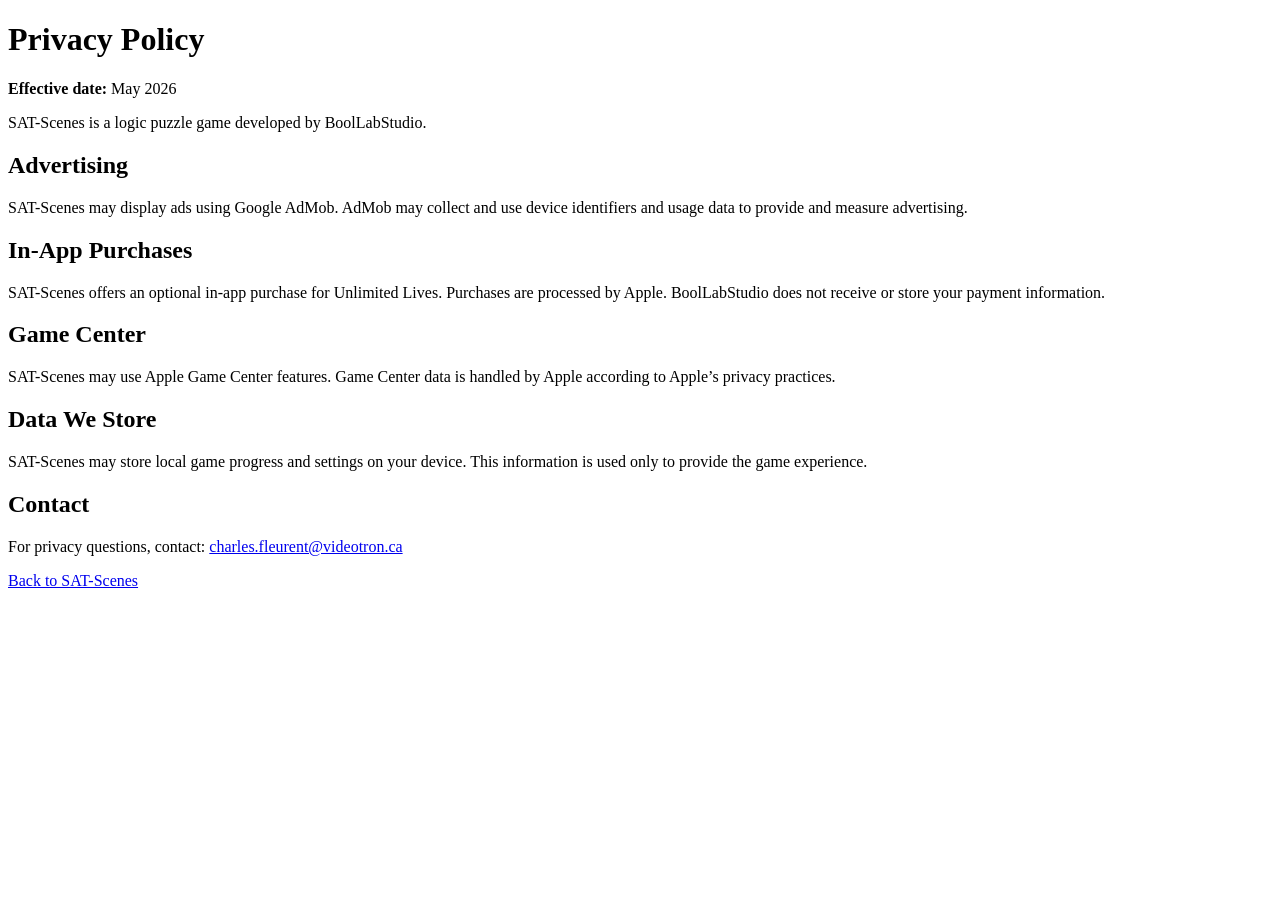
==== privacy.html @ c68e3d00 "Create privacy.html" ====
<!DOCTYPE html>
<html lang="en">
<head>
  <meta charset="UTF-8">
  <meta name="viewport" content="width=device-width, initial-scale=1.0">
  <title>SAT-Scenes Privacy Policy</title>
  <link rel="stylesheet" href="style.css">
</head>
<body>
  <main class="container">
    <h1>Privacy Policy</h1>

    <p><strong>Effective date:</strong> May 2026</p>

    <p>
      SAT-Scenes is a logic puzzle game developed by BoolLabStudio.
    </p>

    <h2>Advertising</h2>
    <p>
      SAT-Scenes may display ads using Google AdMob. AdMob may collect and use device
      identifiers and usage data to provide and measure advertising.
    </p>

    <h2>In-App Purchases</h2>
    <p>
      SAT-Scenes offers an optional in-app purchase for Unlimited Lives. Purchases are
      processed by Apple. BoolLabStudio does not receive or store your payment information.
    </p>

    <h2>Game Center</h2>
    <p>
      SAT-Scenes may use Apple Game Center features. Game Center data is handled by Apple
      according to Apple’s privacy practices.
    </p>

    <h2>Data We Store</h2>
    <p>
      SAT-Scenes may store local game progress and settings on your device. This information
      is used only to provide the game experience.
    </p>

    <h2>Contact</h2>
    <p>
      For privacy questions, contact:
      <a href="mailto:charles.fleurent@videotron.ca">charles.fleurent@videotron.ca</a>
    </p>

    <p><a href="index.html">Back to SAT-Scenes</a></p>
  </main>
</body>
</html>
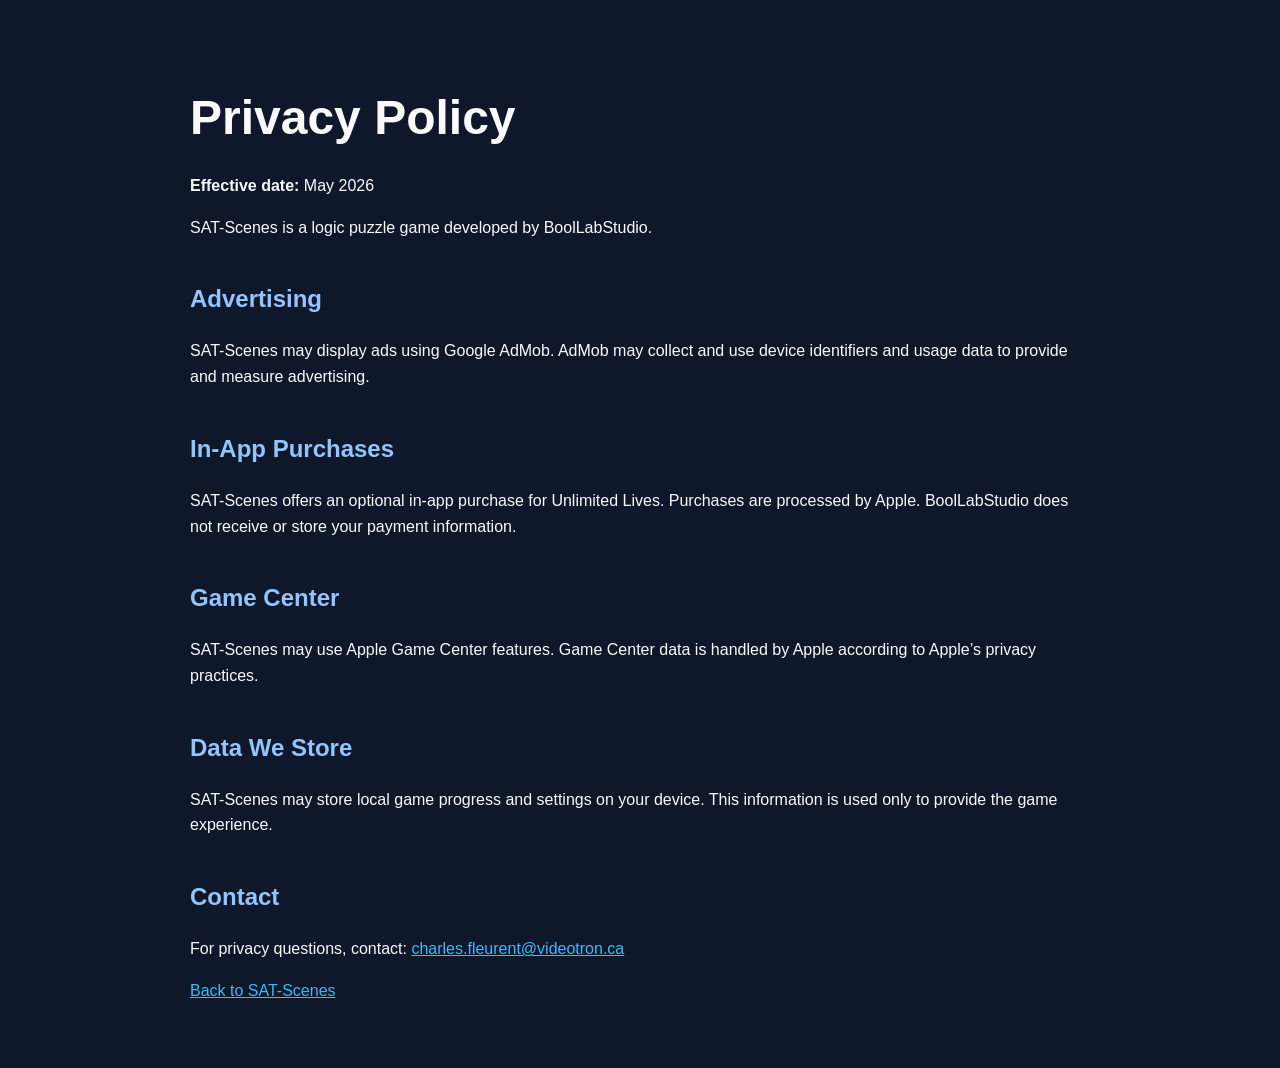
==== commit ab2347c7: "Change email address in privacy.html" ====
--- a/privacy.html
+++ b/privacy.html
@@ -43,7 +43,7 @@
     <h2>Contact</h2>
     <p>
       For privacy questions, contact:
-      <a href="mailto:charles.fleurent@videotron.ca">charles.fleurent@videotron.ca</a>
+      <a href="mailto:boollabstudio.info@gmail.com">charles.fleurent@videotron.ca</a>
     </p>
 
     <p><a href="index.html">Back to SAT-Scenes</a></p>
--- a/style.css
+++ b/style.css
@@ -0,0 +1,50 @@
+body {
+  margin: 0;
+  font-family: -apple-system, BlinkMacSystemFont, "Segoe UI", sans-serif;
+  background: #0f172a;
+  color: #f8fafc;
+  line-height: 1.6;
+}
+
+.container {
+  max-width: 900px;
+  margin: 0 auto;
+  padding: 48px 24px;
+}
+
+.hero {
+  padding: 48px 0;
+}
+
+h1 {
+  font-size: 3rem;
+  margin-bottom: 8px;
+}
+
+h2 {
+  margin-top: 40px;
+  color: #93c5fd;
+}
+
+.subtitle {
+  font-size: 1.25rem;
+  color: #cbd5e1;
+}
+
+a {
+  color: #38bdf8;
+}
+
+.screenshots {
+  display: grid;
+  grid-template-columns: repeat(auto-fit, minmax(220px, 1fr));
+  gap: 20px;
+  margin-top: 20px;
+}
+
+.screenshots img {
+  width: 100%;
+  border-radius: 18px;
+  border: 1px solid #334155;
+  background: #1e293b;
+}
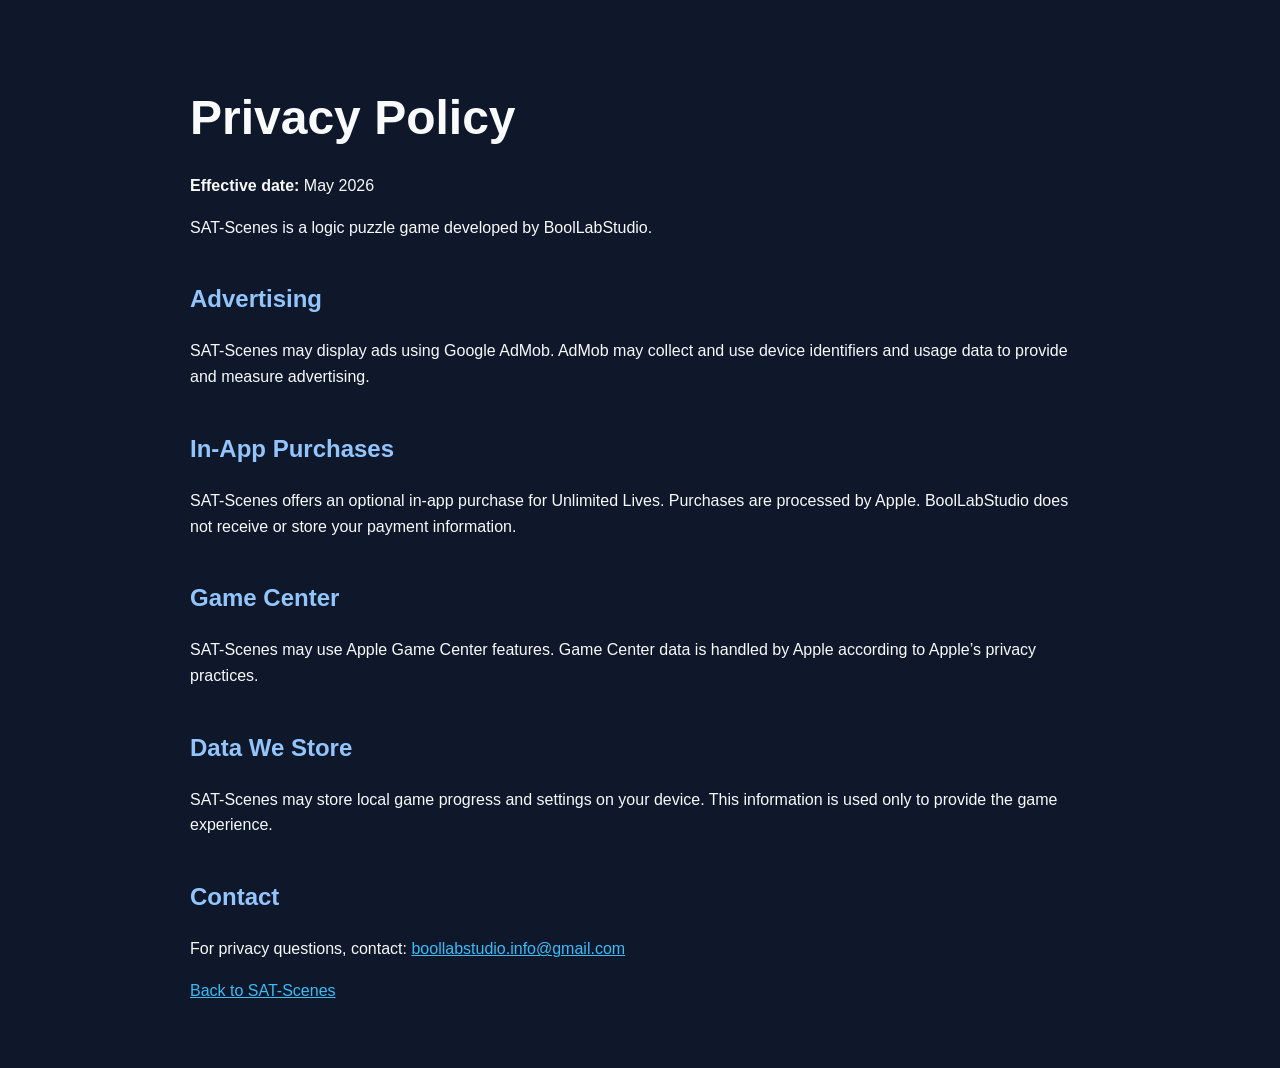
==== commit 6c95af95: "Change email address in privacy.html" ====
--- a/privacy.html
+++ b/privacy.html
@@ -43,7 +43,7 @@
     <h2>Contact</h2>
     <p>
       For privacy questions, contact:
-      <a href="mailto:boollabstudio.info@gmail.com">charles.fleurent@videotron.ca</a>
+      <a href="mailto:boollabstudio.info@gmail.com">boollabstudio.info@gmail.com</a>
     </p>
 
     <p><a href="index.html">Back to SAT-Scenes</a></p>
